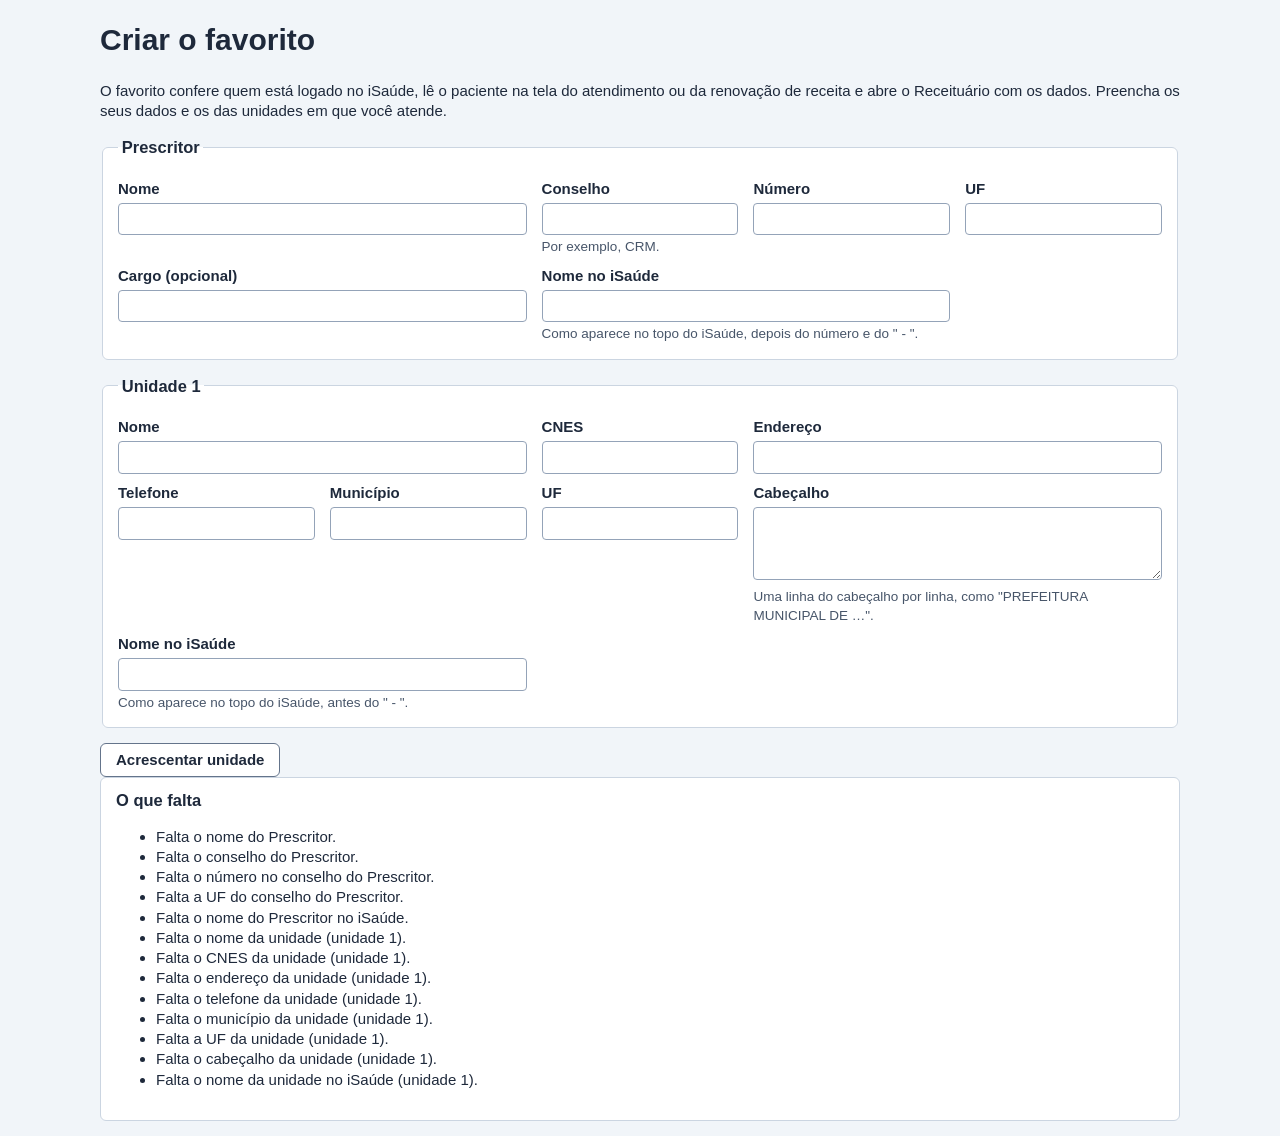
==== favorito.html @ 1be829ef "Publicação do Receituário (prescritor db83e1a)" ====
<!doctype html>
<html lang="pt-BR">
<head>
  <meta charset="utf-8">
  <meta name="viewport" content="width=device-width, initial-scale=1">
  <!-- A mesma política do index.html: o que o Prescritor digita não sai da página. -->
  <meta http-equiv="Content-Security-Policy" content="default-src 'self'; connect-src 'none'; form-action 'none'; base-uri 'none'; object-src 'none'">
  <title>Criar o favorito · Receituário</title>
  <link rel="stylesheet" href="estilo.css">
  <script type="module" src="criar-favorito.js"></script>
</head>
<body>
  <main class="tela">
    <h1>Criar o favorito</h1>
    <p>O favorito confere quem está logado no iSaúde, lê o paciente na tela do atendimento ou da renovação de receita e abre o Receituário com os dados. Preencha os seus dados e os das unidades em que você atende.</p>

    <!-- Nunca é enviado: sem botão de envio, e a política recusa o envio. -->
    <form id="dados" autocomplete="off" novalidate>
      <fieldset class="quadro">
        <legend>Prescritor</legend>
        <div class="grade">
          <div class="campo largo">
            <label for="prescritor.nome">Nome</label>
            <input id="prescritor.nome" spellcheck="false">
          </div>
          <div class="campo">
            <label for="prescritor.conselho">Conselho</label>
            <input id="prescritor.conselho" spellcheck="false" aria-describedby="ajuda-conselho">
            <p class="ajuda" id="ajuda-conselho">Por exemplo, CRM.</p>
          </div>
          <div class="campo">
            <label for="prescritor.numero">Número</label>
            <input id="prescritor.numero" inputmode="numeric">
          </div>
          <div class="campo">
            <label for="prescritor.uf">UF</label>
            <input id="prescritor.uf" spellcheck="false">
          </div>
          <div class="campo largo">
            <label for="prescritor.cargo">Cargo (opcional)</label>
            <input id="prescritor.cargo">
          </div>
          <div class="campo largo">
            <label for="prescritor.nomeNoIsaude">Nome no iSaúde</label>
            <input id="prescritor.nomeNoIsaude" spellcheck="false" aria-describedby="ajuda-prescritor-no-isaude">
            <p class="ajuda" id="ajuda-prescritor-no-isaude">Como aparece no topo do iSaúde, depois do número e do " - ".</p>
          </div>
        </div>
      </fieldset>

      <!-- As unidades saem do modelo abaixo. -->
      <div id="unidades"></div>
      <div class="botoes"><button type="button" class="botao" id="acrescentar-unidade">Acrescentar unidade</button></div>
    </form>

    <section class="quadro" aria-labelledby="titulo-falta">
      <h2 id="titulo-falta">O que falta</h2>
      <div id="faltam" role="status"></div>
    </section>

    <section class="quadro" id="bloco-link" aria-labelledby="titulo-link" hidden>
      <h2 id="titulo-link">O favorito</h2>
      <p><a class="link-favorito" id="link-favorito">Receituário</a></p>
      <p>Arraste o link Receituário até a barra de favoritos do Chrome. Se a barra não aparece, use Ctrl+Shift+B.</p>
      <p>O favorito leva os seus dados e os das unidades. No fim do plantão, remova a sua conta do Google deste Chrome.</p>
      <p>Nada do que você digitou aqui é gravado. Para mudar um dado, preencha tudo de novo e recrie o favorito.</p>
      <p>Este favorito abre o Receituário em <span id="endereco"></span>.</p>
    </section>
  </main>

  <!-- O modelo de uma unidade: a página o copia com {i} trocado por um número que nunca se repete, para os ids não
       repetirem depois de tirar uma unidade. A legenda leva a posição. -->
  <template id="modelo-unidade">
    <fieldset class="quadro" data-unidade="{i}">
      <legend>Unidade</legend>
      <div class="grade">
        <div class="campo largo">
          <label for="unidades[{i}].nome">Nome</label>
          <input id="unidades[{i}].nome">
        </div>
        <div class="campo">
          <label for="unidades[{i}].cnes">CNES</label>
          <input id="unidades[{i}].cnes" inputmode="numeric">
        </div>
        <div class="campo largo">
          <label for="unidades[{i}].endereco">Endereço</label>
          <input id="unidades[{i}].endereco">
        </div>
        <div class="campo">
          <label for="unidades[{i}].telefone">Telefone</label>
          <input id="unidades[{i}].telefone" type="tel">
        </div>
        <div class="campo">
          <label for="unidades[{i}].municipio">Município</label>
          <input id="unidades[{i}].municipio">
        </div>
        <div class="campo">
          <label for="unidades[{i}].uf">UF</label>
          <input id="unidades[{i}].uf" spellcheck="false">
        </div>
        <div class="campo largo">
          <label for="unidades[{i}].cabecalho">Cabeçalho</label>
          <textarea id="unidades[{i}].cabecalho" rows="3" aria-describedby="ajuda-cabecalho-{i}"></textarea>
          <p class="ajuda" id="ajuda-cabecalho-{i}">Uma linha do cabeçalho por linha, como "PREFEITURA MUNICIPAL DE …".</p>
        </div>
        <div class="campo largo">
          <label for="unidades[{i}].nomeNoIsaude">Nome no iSaúde</label>
          <input id="unidades[{i}].nomeNoIsaude" spellcheck="false" aria-describedby="ajuda-unidade-no-isaude-{i}">
          <p class="ajuda" id="ajuda-unidade-no-isaude-{i}">Como aparece no topo do iSaúde, antes do " - ".</p>
        </div>
      </div>
      <div class="botoes"><button type="button" class="botao tirar">Tirar esta unidade</button></div>
    </fieldset>
  </template>
</body>
</html>
---- estilo.css ----
/* A tela tem uma coluna, na ordem do trabalho (spec da Fase 2, seção 2): o topo fixo com o paciente, Renovar, o
   formulário do item, a lista e a barra fixa no rodapé. Cabe numa tela de 1366×768. Nada é indicado só por cor: o erro, o alerta e o bloqueio levam o nome. */
:root { color-scheme: light; font-family: -apple-system, BlinkMacSystemFont, "Segoe UI", Roboto, "Helvetica Neue", Arial, sans-serif; font-size: 15px; line-height: 1.35; }
[hidden] { display: none !important; } /* vence o display: grid e flex dos blocos */
/* O campo que recebe o foco não fica embaixo do topo nem da barra, que são fixos.
   shortcut: alturas fixas, as maiores do topo e da barra em 1366×768; medir com JavaScript se elas passarem disso. */
html { scroll-padding: 8rem 0 10rem; }
body { margin: 0; background: #f1f5f9; color: #1e293b; }
:focus-visible { outline: 3px solid #1a5fb4; outline-offset: 2px; }

/* O topo ocupa a largura toda, com o conteúdo na coluna da tela. */
.topo { position: sticky; top: 0; z-index: 10; display: flex; flex-wrap: wrap; align-items: end; gap: .25rem 1.5rem; padding: .5rem max(1rem, calc((100% - 72rem) / 2)); background: #fff; border-bottom: 1px solid #cbd5e1; }
.topo h1 { margin: 0; font-size: 1.15rem; }
.selo { margin: 0; padding: .1rem .5rem; border: 2px solid #7a4b00; border-radius: 4px; color: #7a4b00; font-weight: 700; }
.topo .campo label { margin-top: 0; }
.atendimento p { margin: 0; }
#topo-paciente { font-weight: 700; }
#topo-atendimento { font-size: .9rem; color: #475569; }
/* A espera e o erro, no lugar do formulário. Vazio, o estado fica sem altura, mas presente, para a mudança ser lida. */
.estado { max-width: 72rem; margin: 2rem auto; padding: 0 1rem; font-size: 1.1rem; }
.estado:empty { margin: 0; }

main.tela { max-width: 72rem; margin: 1rem auto; padding: 0 1rem; }
.quadro { margin-bottom: 1rem; padding: .75rem 1rem 1rem; background: #fff; border: 1px solid #cbd5e1; border-radius: 6px; }
.quadro h2 { margin: 0; font-size: 1.1rem; }
/* A página "Criar o favorito": o Prescritor e cada unidade num quadro com legenda, e o link com cara de botão, para
   arrastar até a barra de favoritos. */
fieldset.quadro { min-width: 0; }
fieldset.quadro > legend { font-size: 1.1rem; font-weight: 700; }
.link-favorito { display: inline-block; padding: .4rem 1rem; border: 2px solid #1b3a5c; border-radius: 999px; color: #1b3a5c; font-weight: 700; }

/* Os campos lado a lado, cada um com a largura mínima dele, dobrando para a linha de baixo quando falta espaço. */
.grade { display: grid; grid-template-columns: repeat(auto-fill, minmax(11rem, 1fr)); gap: 0 1rem; align-items: start; }
.grade > .largo { grid-column: span 2; }
label { display: block; margin: .6rem 0 .25rem; font-weight: 600; }
label.caixa { margin-top: 2.1rem; }
input, select, button { font: inherit; }
input, select { width: 100%; box-sizing: border-box; padding: .35rem .4rem; border: 1px solid #94a3b8; border-radius: 4px; background: #fff; color: #000; }
input[type="checkbox"] { width: auto; margin: 0 .4rem 0 0; vertical-align: -.1rem; }
input::placeholder { color: #475569; } /* a sugerida e o padrão, que valem com o campo em branco */
option:disabled { color: #94a3b8; }
/* As Etapas, cada uma no seu quadro, dentro do quadro delas. */
fieldset.etapas, fieldset.etapa { margin: .75rem 0 0; padding: 0 .75rem .5rem; border: 1px solid #cbd5e1; border-radius: 4px; }
fieldset legend { padding: 0 .25rem; font-weight: 600; }
#numero-de-etapas { width: auto; }
.par { display: flex; gap: .5rem; }
.par > select { width: auto; }
[aria-invalid="true"] { border: 2px solid #a51d2d; }
.msgs p, .ajuda { margin: .2rem 0 0; font-size: .9rem; }
.ajuda { color: #475569; }
.erro { color: #a51d2d; font-weight: 600; }
.alerta { color: #7a4b00; font-weight: 600; }

.atalhos { display: flex; flex-wrap: wrap; align-items: center; gap: .35rem; margin-top: .6rem; }
.atalhos span { min-width: 5rem; font-size: .9rem; color: #475569; }
.atalhos button { padding: .1rem .6rem; border: 1px solid #94a3b8; border-radius: 999px; background: #f8fafc; color: #1e293b; font-size: .85rem; cursor: pointer; }

.frase-ao-vivo { margin: .75rem 0 0; padding: .5rem .75rem; border-left: 4px solid #1b3a5c; background: #f1f5f9; }
/* Vazias, as regiões que o leitor de tela lê ficam sem altura, mas presentes: com display: none, a mudança não é lida. */
.frase-ao-vivo:empty, .resultado:empty { margin: 0; padding: 0; border: 0; }
.botoes { display: flex; flex-wrap: wrap; gap: .5rem; margin-top: .75rem; }
.botao { padding: .4rem 1rem; border: 1px solid #64748b; border-radius: 6px; background: #fff; color: #1e293b; font-weight: 600; cursor: pointer; }
.botao.primario { border-color: #1b3a5c; background: #1b3a5c; color: #fff; }
/* Desligado: o motivo vai em texto ao lado; a borda tracejada não depende da cor. */
.botao:disabled { border: 1px dashed #64748b; background: #e2e8f0; color: #475569; cursor: not-allowed; }

/* Renovar: o campo do texto colado e as linhas que não voltaram. */
textarea { width: 100%; box-sizing: border-box; padding: .35rem .4rem; border: 1px solid #94a3b8; border-radius: 4px; font: inherit; resize: vertical; }
.resultado { margin: .5rem 0 0; }
.nao-reconhecidas:empty { display: none; }
.nao-reconhecidas { margin: .5rem 0 0; padding-left: 1.25rem; }
.nao-reconhecidas li { padding: .3rem 0; border-bottom: 1px solid #e2e8f0; }
.nao-reconhecidas p { margin: 0; }
.nao-reconhecidas .botao { padding: .1rem .6rem; font-size: .85rem; }

/* A barra fixa no rodapé, na largura toda, com o conteúdo na coluna da tela, como o topo. */
.barra { position: sticky; bottom: 0; z-index: 10; padding: .5rem max(1rem, calc((100% - 72rem) / 2)); background: #fff; border-top: 1px solid #cbd5e1; box-shadow: 0 -2px 6px rgb(0 0 0 / .08); }
.barra .linha { display: flex; flex-wrap: wrap; align-items: center; gap: .4rem 1rem; }
.barra p { margin: 0; }
#motivo-desligado:empty { display: none; }
.barra .vias label { display: inline; margin: 0 .35rem 0 0; }
.barra .vias select { width: auto; }
.barra .msgs p { margin-top: .2rem; }
/* Muitos alertas rolam dentro da barra, para ela não tomar a tela. */
#avisos-da-barra { max-height: 4.5rem; overflow-y: auto; }

/* A prévia, por cima da tela, com as folhas do tamanho do papel. */
.previa { width: 100%; padding: 0; border: 1px solid #64748b; border-radius: 6px; background: #e2e8f0; }
.previa::backdrop { background: rgb(0 0 0 / .5); }
.previa .cabeca { position: sticky; top: 0; z-index: 1; display: flex; justify-content: space-between; align-items: center; padding: .5rem 1rem; background: #fff; border-bottom: 1px solid #cbd5e1; }
.previa h2 { margin: 0; font-size: 1.1rem; }
#avisos-previa { padding: 0 1rem; }
#avisos-previa:empty { display: none; }
#folhas-previa > .vazio { padding: 1rem; }

/* A lista da busca flutua sob o campo, com o Produto em foco contornado, e não só colorido. */
.combobox { position: relative; }
.resultados { position: absolute; top: 100%; left: 0; right: 0; z-index: 20; max-height: 16rem; overflow-y: auto; margin: 0; padding: 0; list-style: none; background: #fff; border: 1px solid #94a3b8; box-shadow: 0 4px 12px rgb(0 0 0 / .15); }
.resultados li { padding: .3rem .5rem; border-bottom: 1px solid #e2e8f0; cursor: default; }
.resultados li[aria-selected="true"] { background: #dbeafe; outline: 2px solid #1a5fb4; outline-offset: -2px; }
.resultados .descricao { margin: 0; font-size: .85rem; color: #475569; }
.resultados .sem-escolha { color: #475569; }
/* Só para o leitor de tela. */
.so-leitor { position: absolute; width: 1px; height: 1px; overflow: hidden; clip-path: inset(50%); white-space: nowrap; }

.itens-da-lista { margin: .5rem 0 0; padding-left: 1.75rem; }
.itens-da-lista li { padding: .4rem 0; border-bottom: 1px solid #e2e8f0; }
.itens-da-lista p { margin: 0; }
.itens-da-lista .msgs p, .itens-da-lista .erro, .itens-da-lista .alerta { font-size: .9rem; }
.itens-da-lista .acoes { margin-top: .25rem; }
.itens-da-lista .botao { padding: .1rem .6rem; font-size: .85rem; }
.em-edicao { background: #fef9c3; }
.vazio { margin: .5rem 0 0; color: #475569; }

/* A folha, a mesma na tela (prévia) e no papel: A4 retrato com uma Via, ou A4 paisagem com as 2 Vias lado a lado em
   blocos A5 retrato (ADR 0006). A página nomeada põe cada folha na sua orientação. */
@page { size: A4; margin: 0; } /* margem 0: o navegador não imprime cabeçalho e rodapé próprios, como a data da impressão */
@page paisagem { size: A4 landscape; }
.folha { box-sizing: border-box; display: flex; width: 210mm; max-width: 100%; min-height: 297mm; margin: 1rem auto; border: 1px solid #999; background: #fff; }
.folha.paisagem { page: paisagem; width: 297mm; min-height: 210mm; }
/* A folha em que se mede o que cabe (ADR 0006): fora da vista, na largura do papel, sem a borda e na altura do que leva. */
.folha.medida { position: absolute; visibility: hidden; max-width: none; min-height: 0; margin: 0; border: 0; }
/* O impresso compacto (spec da Fase 2, seção 4): sem brasão nem logo, o cabeçalho e o paciente em poucas linhas e cada
   item em 2, para sair menos folhas a assinar. A letra do item não fica abaixo de 10 pt. overflow: hidden só corta a
   marca d'água girada: a Via que não cabe continua na folha seguinte. */
.via { flex: 1; min-width: 0; position: relative; overflow: hidden; display: flex; flex-direction: column; padding: 8mm 12mm; font-size: 10pt; line-height: 1.3; color: #000; }
.via p { margin: 0; }
.via footer { flex: 1; display: flex; flex-direction: column; }
.cabecalho { text-align: center; }
.cabecalho .institucional { font-weight: 700; text-transform: uppercase; }
.via .titulo { margin: 1.5mm 0; text-align: center; font-size: 10.5pt; text-transform: uppercase; }
.paciente { padding: 1mm 0; border-top: 1px solid #000; border-bottom: 1px solid #000; }
.itens { list-style: none; margin: 1.5mm 0 0; padding: 0; }
.item { break-inside: avoid; margin-bottom: 1.5mm; }
.item .cab { display: flex; justify-content: space-between; gap: 4mm; }
.item .cab b { text-align: right; }
.item .pos { padding-left: 4mm; }
.assinatura { width: 85mm; max-width: 100%; margin: 10mm auto 0; padding-top: 1mm; border-top: 1px solid #000; text-align: center; }
/* Blocos que a farmácia preenche, lado a lado, como no modelo da Anvisa: cada campo com uma linha em branco. */
/* O bloco com mais de 2 campos, como o do comprador, os põe em duas colunas. */
.em-branco { display: flex; gap: 3mm; margin-top: 4mm; }
.bloco-em-branco { flex: 1; border: 1px solid #000; padding: 1mm 2.5mm 1.5mm; font-size: .75rem; }
.bloco-em-branco.em-colunas { flex: 2; }
.bloco-em-branco h4 { margin: 0; font-size: .75rem; text-transform: uppercase; }
.bloco-em-branco dl { display: grid; grid-template-columns: auto 1fr; column-gap: 2mm; margin: 0; align-items: end; }
.bloco-em-branco.em-colunas dl { grid-template-columns: auto 1fr auto 1fr; }
/* No bloco estreito, como o do fornecedor, a linha vai embaixo do campo, para caber a assinatura do farmacêutico. */
.bloco-em-branco:not(.em-colunas) dl { grid-template-columns: 1fr; }
.bloco-em-branco:not(.em-colunas) dd { min-height: 6mm; }
.bloco-em-branco dt { white-space: nowrap; margin-top: .5mm; }
.bloco-em-branco dd { margin: 0; border-bottom: 1px solid #000; min-height: 4mm; }
.via .marca { margin-top: auto; padding: .25rem; border: 2px solid #000; text-align: center; font-weight: 700; }
/* O nome do paciente e "Folha {n} de {m}", no pé de toda folha, logo abaixo da marca na última. */
.via .rodape { margin: auto 0 0; padding-top: 1mm; text-align: right; font-size: 9pt; }
.via .marca + .rodape { margin-top: 1mm; }
.marca-fundo { position: absolute; top: 45%; left: -10%; right: -10%; margin: 0; transform: rotate(-30deg); text-align: center; font-size: 2.6rem; font-weight: 700; color: rgba(0, 0, 0, .12); pointer-events: none; }

/* No bloco A5, a linha pontilhada entre as Vias e as margens mais justas. O cabeçalho é o mesmo da folha retrato. */
.paisagem .via { padding: 6mm 8mm; }
.paisagem .via + .via { border-left: 1px dotted #000; }
.paisagem .marca-fundo { font-size: 2rem; }

/* Na tela, as folhas só aparecem na prévia; no papel, só as da impressão. */
@media screen { .impressao { display: none; } }
@media print {
  .tela { display: none; }
  body { padding: 0; background: #fff; }
  /* Um fio abaixo da folha, para o arredondamento não empurrar uma folha em branco. */
  .folha { width: auto; min-height: 296.5mm; margin: 0; border: none; }
  .folha.paisagem { width: auto; min-height: 209.5mm; }
  .folha:not(:last-child) { break-after: page; }
}
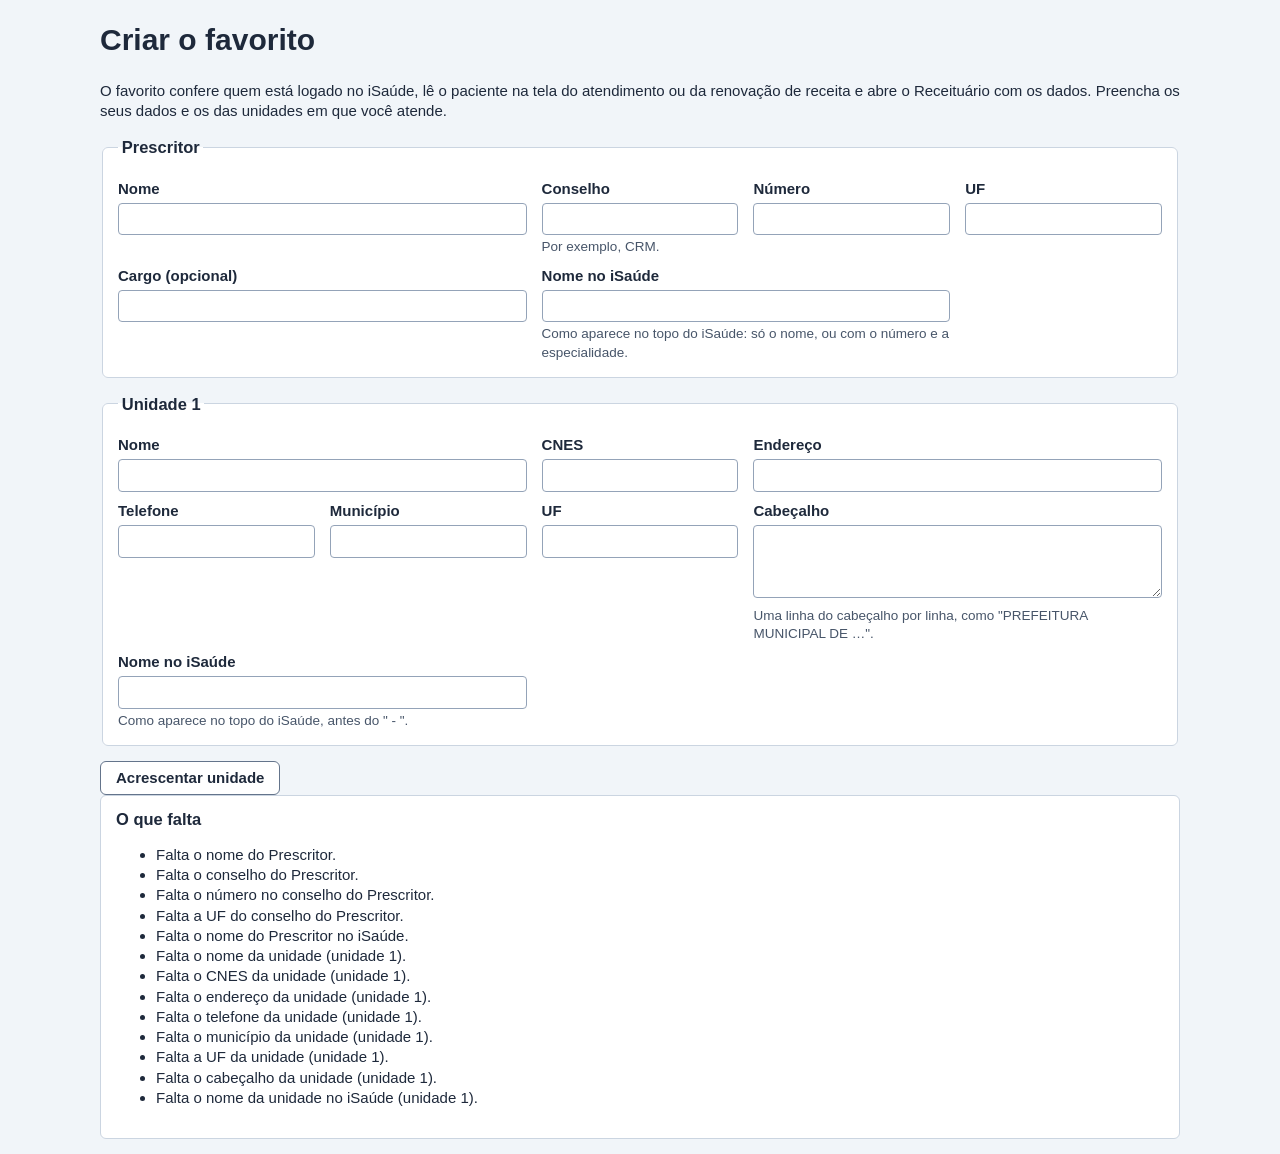
==== commit 2d4e90fa: "Favorito aceita o nome do Prescritor copiado do topo do iSaúde O topo mostra "{número} - {NOME} - {e" ====
--- a/favorito.html
+++ b/favorito.html
@@ -43,7 +43,7 @@
           <div class="campo largo">
             <label for="prescritor.nomeNoIsaude">Nome no iSaúde</label>
             <input id="prescritor.nomeNoIsaude" spellcheck="false" aria-describedby="ajuda-prescritor-no-isaude">
-            <p class="ajuda" id="ajuda-prescritor-no-isaude">Como aparece no topo do iSaúde, depois do número e do " - ".</p>
+            <p class="ajuda" id="ajuda-prescritor-no-isaude">Como aparece no topo do iSaúde: só o nome, ou com o número e a especialidade.</p>
           </div>
         </div>
       </fieldset>
--- a/estilo.css
+++ b/estilo.css
@@ -40,7 +40,8 @@
 input::placeholder { color: #475569; } /* a sugerida e o padrão, que valem com o campo em branco */
 option:disabled { color: #94a3b8; }
 /* As Etapas, cada uma no seu quadro, dentro do quadro delas. */
-fieldset.etapas, fieldset.etapa { margin: .75rem 0 0; padding: 0 .75rem .5rem; border: 1px solid #cbd5e1; border-radius: 4px; }
+fieldset.etapas, fieldset.etapa, .padroes fieldset { margin: .75rem 0 0; padding: 0 .75rem .5rem; border: 1px solid #cbd5e1; border-radius: 4px; }
+.padroes .alerta:empty { display: none; }
 fieldset legend { padding: 0 .25rem; font-weight: 600; }
 #numero-de-etapas { width: auto; }
 .par { display: flex; gap: .5rem; }
@@ -110,6 +111,11 @@
 .itens-da-lista .acoes { margin-top: .25rem; }
 .itens-da-lista .botao { padding: .1rem .6rem; font-size: .85rem; }
 .em-edicao { background: #fef9c3; }
+/* A caixa "imprimir" de cada item, na linha dos botões. O item desmarcado diz "(fora desta impressão)", e não só muda de cor. */
+.itens-da-lista label { display: inline; margin: 0 .75rem 0 0; font-weight: 400; }
+/* A caixa "imprimir todos", acima da lista, alinhada com as caixas dos itens. */
+.todos { margin: .5rem 0 0 1.75rem; font-weight: 400; }
+.fora-da-impressao .frase { color: #475569; }
 .vazio { margin: .5rem 0 0; color: #475569; }
 
 /* A folha, a mesma na tela (prévia) e no papel: A4 retrato com uma Via, ou A4 paisagem com as 2 Vias lado a lado em
@@ -128,7 +134,8 @@
 .via footer { flex: 1; display: flex; flex-direction: column; }
 .cabecalho { text-align: center; }
 .cabecalho .institucional { font-weight: 700; text-transform: uppercase; }
-.via .titulo { margin: 1.5mm 0; text-align: center; font-size: 10.5pt; text-transform: uppercase; }
+/* O título que não cabe numa linha, na meia folha, divide-se em duas de tamanho parecido, sem palavra sozinha na 2ª. */
+.via .titulo { margin: 1.5mm 0; text-align: center; font-size: 10.5pt; text-transform: uppercase; text-wrap: balance; }
 .paciente { padding: 1mm 0; border-top: 1px solid #000; border-bottom: 1px solid #000; }
 .itens { list-style: none; margin: 1.5mm 0 0; padding: 0; }
 .item { break-inside: avoid; margin-bottom: 1.5mm; }
